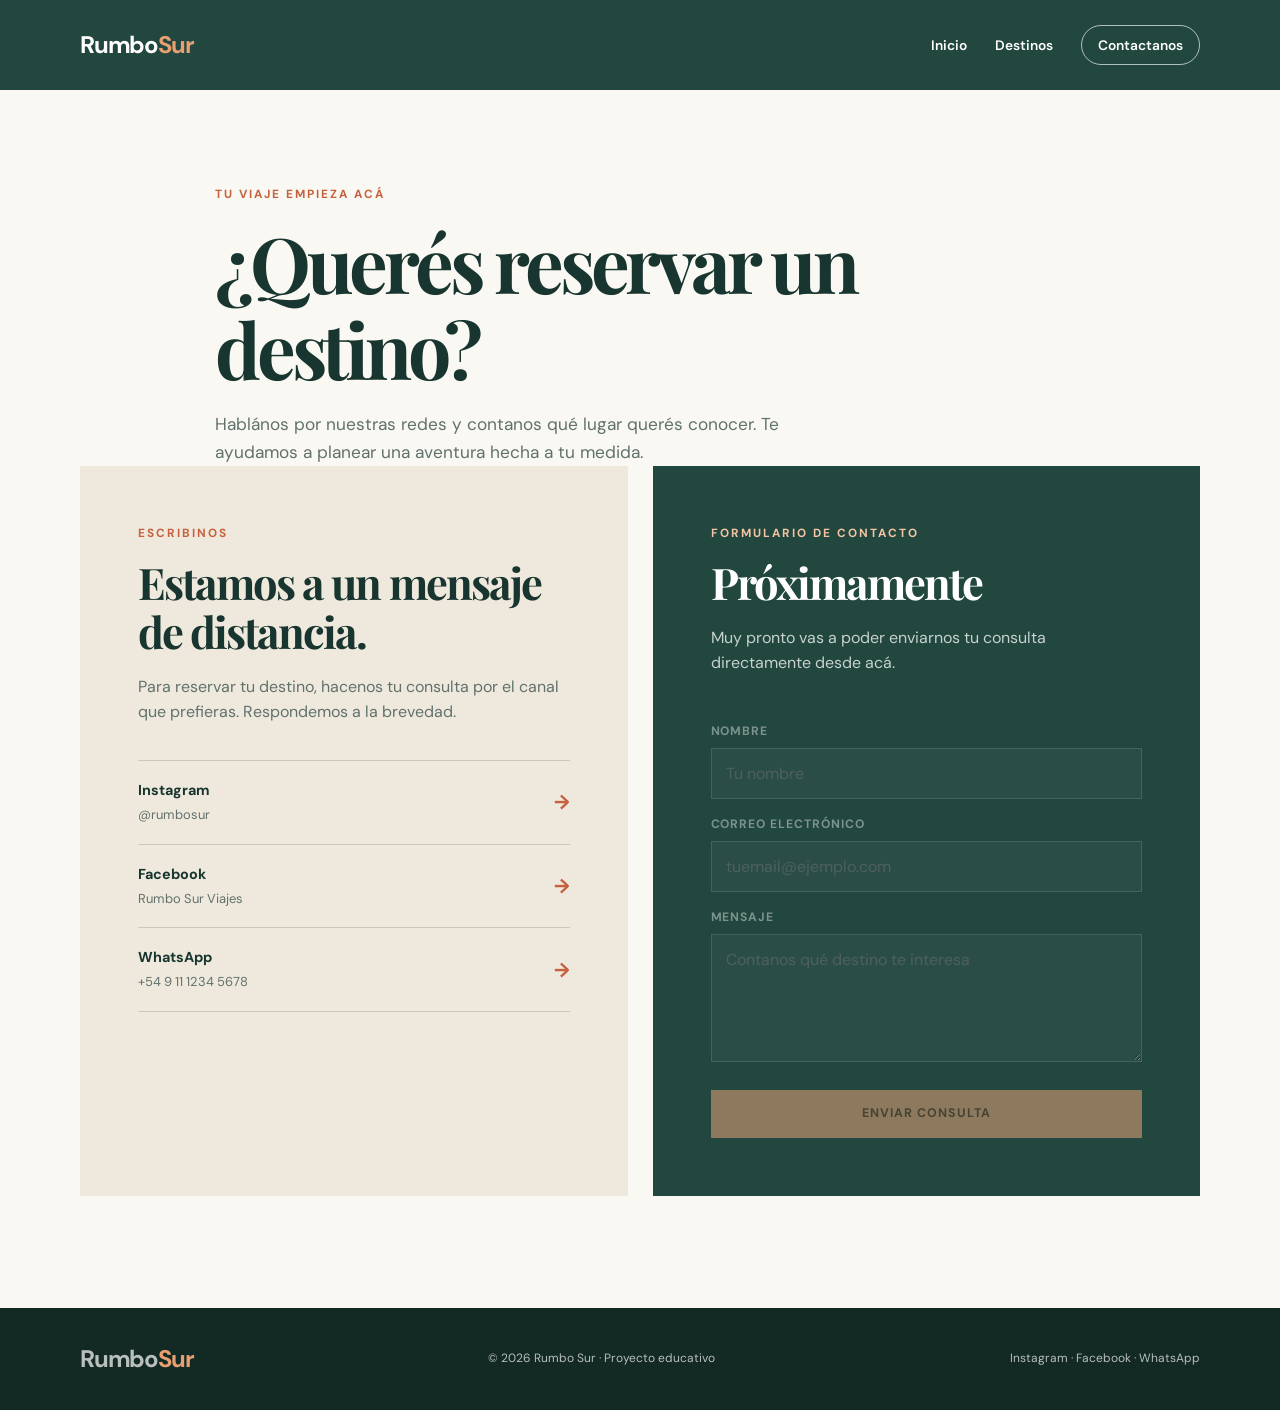
==== contacto.html @ ca8360f5 "first commit" ====
<!doctype html>
<html lang="es">
  <head>
    <meta charset="UTF-8" />
    <meta name="viewport" content="width=device-width, initial-scale=1.0" />
    <title>Contacto | Rumbo Sur</title>
    <link rel="icon" type="image/svg+xml" href="images/favicon.svg" />

    <link rel="preconnect" href="https://fonts.googleapis.com" />
    <link rel="preconnect" href="https://fonts.gstatic.com" crossorigin />

    <link
      href="https://fonts.googleapis.com/css2?family=DM+Sans:wght@400;500;600;700&family=Playfair+Display:wght@600;700&display=swap"
      rel="stylesheet"
    />

    <link rel="stylesheet" href="/css/contacto.css" />
    <link rel="stylesheet" href="/css/default.css" />
  </head>

  <body>
    <header class="contact-header">
      <nav class="nav container">
        <a class="logo" href="./index.html">Rumbo<span>Sur</span></a>

        <ul class="menu">
          <li><a href="./index.html">Inicio</a></li>
          <li><a href="./destinos.html">Destinos</a></li>
          <li>
            <a class="nav-button active" href="./contacto.html">
              Contactanos
            </a>
          </li>
        </ul>
      </nav>
    </header>

    <main class="contact-page">
      <section class="contact-intro container">
        <p class="eyebrow accent">Tu viaje empieza acá</p>
        <h1>¿Querés reservar un destino?</h1>
        <p>
          Hablános por nuestras redes y contanos qué lugar querés conocer. Te
          ayudamos a planear una aventura hecha a tu medida.
        </p>
      </section>

      <section class="contact-content container">
        <div class="social-panel">
          <p class="eyebrow accent">Escribinos</p>
          <h2>Estamos a un mensaje de distancia.</h2>

          <p>
            Para reservar tu destino, hacenos tu consulta por el canal que
            prefieras. Respondemos a la brevedad.
          </p>

          <div class="social-links">
            <a href="#" class="social-link">
              <strong>Instagram</strong>
              <span>@rumbosur</span>
              <b>→</b>
            </a>

            <a href="#" class="social-link">
              <strong>Facebook</strong>
              <span>Rumbo Sur Viajes</span>
              <b>→</b>
            </a>

            <a href="#" class="social-link">
              <strong>WhatsApp</strong>
              <span>+54 9 11 1234 5678</span>
              <b>→</b>
            </a>
          </div>
        </div>

        <div class="form-panel">
          <p class="eyebrow">Formulario de contacto</p>
          <h2>Próximamente</h2>

          <p>
            Muy pronto vas a poder enviarnos tu consulta directamente desde acá.
          </p>

          <form class="coming-soon-form">
            <fieldset disabled>
              <label for="nombre">Nombre</label>
              <input id="nombre" type="text" placeholder="Tu nombre" />

              <label for="correo">Correo electrónico</label>
              <input
                id="correo"
                type="email"
                placeholder="tuemail@ejemplo.com"
              />

              <label for="mensaje">Mensaje</label>
              <textarea
                id="mensaje"
                rows="4"
                placeholder="Contanos qué destino te interesa"
              ></textarea>

              <button type="submit">Enviar consulta</button>
            </fieldset>
          </form>
        </div>
      </section>
    </main>

    <footer>
      <div class="container footer-content">
        <a class="logo" href="./index.html">Rumbo<span>Sur</span></a>
        <p>© 2026 Rumbo Sur · Proyecto educativo</p>
        <p>Instagram · Facebook · WhatsApp</p>
      </div>
    </footer>
  </body>
</html>
---- css/contacto.css ----
.contact-header {
  color: white;
  background: var(--forest);
}

.contact-page {
  padding: 95px 0 112px;
}

.contact-intro {
  max-width: 850px;
  margin-bottom: 65px;
}

.contact-intro h1 {
  margin-bottom: 20px;
  font-size: clamp(3rem, 6vw, 5.3rem);
  letter-spacing: -0.055em;
}

.contact-intro > p:not(.eyebrow) {
  max-width: 620px;
  margin: 0;
  color: var(--muted);
  font-size: 1.08rem;
}

.contact-content {
  display: grid;
  grid-template-columns: 1fr 1fr;
  gap: 25px;
}

.social-panel,
.form-panel {
  padding: clamp(30px, 5vw, 58px);
}

.social-panel {
  background: var(--sand);
}

.form-panel {
  color: white;
  background: var(--forest);
}

.social-panel h2,
.form-panel h2 {
  margin-bottom: 18px;
  font-size: clamp(2rem, 3.4vw, 3rem);
}

.social-panel > p:not(.eyebrow) {
  max-width: 430px;
  color: var(--muted);
}

.form-panel > p:not(.eyebrow) {
  color: rgba(255, 255, 255, 0.75);
}

.social-links {
  margin-top: 35px;
  border-top: 1px solid rgba(24, 53, 47, 0.18);
}

.social-link {
  display: grid;
  grid-template-columns: 1fr auto;
  gap: 3px 18px;
  padding: 18px 0;
  border-bottom: 1px solid rgba(24, 53, 47, 0.18);
  text-decoration: none;
}

.social-link strong {
  font-size: 0.9rem;
}

.social-link span {
  color: var(--muted);
  font-size: 0.81rem;
}

.social-link b {
  grid-row: 1 / 3;
  grid-column: 2;
  align-self: center;
  color: var(--clay);
  font-size: 1.25rem;
}

.coming-soon-form {
  margin-top: 30px;
}

.coming-soon-form fieldset {
  margin: 0;
  padding: 0;
  border: 0;
}

.coming-soon-form label {
  display: block;
  margin: 16px 0 6px;
  color: rgba(255, 255, 255, 0.75);
  font-size: 0.76rem;
  font-weight: 700;
  letter-spacing: 0.08em;
  text-transform: uppercase;
}

.coming-soon-form input,
.coming-soon-form textarea {
  width: 100%;
  padding: 12px 14px;
  border: 1px solid rgba(255, 255, 255, 0.22);
  background: rgba(255, 255, 255, 0.08);
  color: white;
  font: inherit;
}

.coming-soon-form fieldset:disabled {
  opacity: 0.55;
}

.coming-soon-form button {
  width: 100%;
  margin-top: 20px;
  padding: 14px;
  border: 0;
  background: #e8a579;
  color: #66402d;
  font: inherit;
  font-size: 0.78rem;
  font-weight: 700;
  letter-spacing: 0.08em;
  text-transform: uppercase;
  cursor: not-allowed;
}

@media (max-width: 760px) {
  .contact-content {
    grid-template-columns: 1fr;
  }

  .contact-page {
    padding: 70px 0 75px;
  }
}
---- css/default.css ----
:root {
  --ink: #18352f;
  --forest: #21473f;
  --sand: #efe9dd;
  --cream: #faf8f3;
  --clay: #c7603e;
  --muted: #61716c;
}

* {
  box-sizing: border-box;
}
html {
  scroll-behavior: smooth;
}
body {
  margin: 0;
  color: var(--ink);
  background: var(--cream);
  font-family: "DM Sans", sans-serif;
  font-size: 16px;
  line-height: 1.6;
}
h1,
h2,
h3,
p {
  margin-top: 0;
}
h1,
h2,
h3 {
  font-family: "Playfair Display", Georgia, serif;
  line-height: 1.12;
}
a {
  color: inherit;
}
.container {
  width: min(1120px, 88%);
  margin: 0 auto;
}

.hero {
  min-height: 680px;
  color: white;
  background:
    linear-gradient(90deg, rgba(8, 31, 28, 0.82), rgba(8, 31, 28, 0.24)),
    url("../images/header.jpg") center/cover;
}
.nav {
  min-height: 90px;
  display: flex;
  align-items: center;
  justify-content: space-between;
  gap: 24px;
}
.logo {
  font-size: 1.5rem;
  font-weight: 700;
  letter-spacing: -0.05em;
  text-decoration: none;
}
.logo span {
  color: #e6a071;
}
.menu {
  display: flex;
  align-items: center;
  gap: 28px;
  margin: 0;
  padding: 0;
  list-style: none;
  font-size: 0.86rem;
  font-weight: 600;
}
.menu a {
  text-decoration: none;
}
.menu a:not(.nav-button):hover {
  color: #f0b185;
}
.nav-button {
  padding: 10px 16px;
  border: 1px solid rgba(255, 255, 255, 0.65);
  border-radius: 100px;
}
.nav-button:hover {
  background: white;
  color: var(--ink);
}

#nav-button-in {
  background: white;
  color: var(--ink);
}

.hero-content {
  padding: 128px 0 90px;
}
.eyebrow {
  margin-bottom: 15px;
  color: #f5c4a2;
  font-size: 0.74rem;
  font-weight: 700;
  letter-spacing: 0.17em;
  text-transform: uppercase;
}
.accent {
  color: var(--clay);
}
.hero h1 {
  max-width: 780px;
  margin-bottom: 24px;
  font-size: clamp(3rem, 7vw, 5.8rem);
  letter-spacing: -0.055em;
}
.hero-text {
  max-width: 505px;
  margin-bottom: 34px;
  font-size: 1.1rem;
  color: rgba(255, 255, 255, 0.88);
}
.button {
  display: inline-block;
  padding: 14px 22px;
  border: 1px solid var(--clay);
  border-radius: 2px;
  background: var(--clay);
  color: white;
  font-size: 0.78rem;
  font-weight: 700;
  letter-spacing: 0.08em;
  text-decoration: none;
  text-transform: uppercase;
  transition: 0.25s ease;
}
.button:hover {
  background: #a9472c;
  border-color: #a9472c;
  transform: translateY(-2px);
}
.button span {
  margin-left: 10px;
  font-size: 1.1rem;
}
.button-light {
  background: white;
  border-color: white;
  color: var(--ink);
}
.button-light:hover {
  background: var(--clay);
}

.intro {
  display: grid;
  grid-template-columns: 1.2fr 0.8fr;
  gap: 90px;
  padding: 112px 0;
  align-items: end;
}
h2 {
  font-size: clamp(2.2rem, 4vw, 3.55rem);
  letter-spacing: -0.045em;
}
.intro h2 {
  margin-bottom: 0;
}
.intro > p {
  margin: 0;
  color: var(--muted);
  font-size: 1.04rem;
}
.destinations {
  padding: 100px 0 112px;
  background: var(--sand);
}

#destinos {
  padding: 100px 0 112px;
}

#titulo-destinos {
  margin-top: 1rem;
}

.section-heading {
  display: flex;
  justify-content: space-between;
  align-items: end;
  gap: 25px;
  margin-bottom: 42px;
}
.section-heading h2 {
  margin: 0;
}
.text-link {
  color: var(--clay);
  font-size: 0.85rem;
  font-weight: 700;
  text-decoration: none;
  white-space: nowrap;
}
.destination-grid {
  display: grid;
  grid-template-columns: repeat(3, 1fr);
  gap: 20px;
}
.destination-card {
  min-height: 430px;
  display: flex;
  align-items: end;
  position: relative;
  overflow: hidden;
  color: white;
  background-position: center;
  background-size: cover;
}
.destination-card::before {
  content: "";
  position: absolute;
  inset: 0;
  background: linear-gradient(transparent 35%, rgba(11, 26, 23, 0.85));
  transition: 0.3s ease;
}
.destination-card:hover::before {
  background: linear-gradient(transparent 15%, rgba(11, 26, 23, 0.9));
}
.card-bariloche {
  background-image: url("../images/bariloche.jpg");
}
.card-calafate {
  background-image: url("../images/calafate.jpg");
}
.card-ushuaia {
  background-image: url("../images/ushuaia.jpg");
}

.card-angostura {
  background-image: url("../images/angostura.jpg");
}

.card-chalten {
  background-image: url("../images/chalten.jpg");
}

.card-esquel {
  background-image: url("../images/esquel.jpg");
}

.card-puerto {
  background-image: url("../images/puerto.jpg");
}

.card-sanma {
  background-image: url("../images/sanma.jpg");
}

.card-content {
  position: relative;
  padding: 28px;
}
.card-content p {
  margin-bottom: 5px;
  color: #f3c39f;
  font-size: 0.72rem;
  font-weight: 700;
  letter-spacing: 0.14em;
  text-transform: uppercase;
}
.card-content h3 {
  margin-bottom: 5px;
  font-size: 2rem;
  letter-spacing: -0.04em;
}
.card-content span {
  font-size: 0.89rem;
  color: rgba(255, 255, 255, 0.86);
}

.experience {
  display: grid;
  grid-template-columns: 1fr 1fr;
  gap: clamp(45px, 8vw, 120px);
  padding: 120px 0;
  align-items: center;
}
.experience-image {
  height: 580px;
  overflow: hidden;
}
.experience-image img {
  width: 100%;
  height: 100%;
  display: block;
  object-fit: cover;
}
.experience-copy > p:not(.eyebrow) {
  color: var(--muted);
}
.experience-copy h2 {
  margin-bottom: 24px;
}
.experience-copy ul {
  margin: 28px 0 33px;
  padding: 0;
  list-style: none;
}
.experience-copy li {
  padding: 12px 0;
  border-top: 1px solid #d7d7ce;
  font-weight: 600;
  font-size: 0.92rem;
}
.experience-copy li span {
  display: inline-block;
  margin-right: 13px;
  color: var(--clay);
  font-size: 0.73rem;
  letter-spacing: 0.08em;
}
.benefits {
  padding: 63px 0;
  background: var(--forest);
  color: white;
}
.benefits-grid {
  display: grid;
  grid-template-columns: repeat(4, 1fr);
  gap: 25px;
  text-align: center;
}
.benefits strong {
  display: block;
  color: #f0ae80;
  font-family: "Playfair Display", Georgia, serif;
  font-size: 2.35rem;
}
.benefits span {
  color: rgba(255, 255, 255, 0.75);
  font-size: 0.8rem;
  text-transform: uppercase;
  letter-spacing: 0.09em;
}
.contact {
  display: flex;
  justify-content: space-between;
  align-items: center;
  gap: 40px;
  padding: 112px 0;
}
.contact h2 {
  margin-bottom: 14px;
}
.contact p:not(.eyebrow) {
  margin: 0;
  color: var(--muted);
}
footer {
  padding: 32px 0;
  background: #122924;
  color: rgba(255, 255, 255, 0.7);
  font-size: 0.75rem;
}
.footer-content {
  display: flex;
  align-items: center;
  justify-content: space-between;
  gap: 24px;
}
.footer-content p {
  margin: 0;
}

.ilustracion {
  display: block;
  width: 100%;
  max-width: 450px;
  height: auto;
  margin: 0 auto;
}

@media (max-width: 760px) {
  .hero {
    min-height: 600px;
  }
  .nav {
    padding: 21px 0;
    align-items: flex-start;
  }
  .menu {
    justify-content: flex-end;
    gap: 10px 15px;
    font-size: 0.72rem;
    flex-wrap: wrap;
  }
  .menu li:first-child {
    display: none;
  }
  .hero-content {
    padding-top: 105px;
  }
  .intro,
  .experience {
    grid-template-columns: 1fr;
    gap: 35px;
    padding: 75px 0;
  }
  .section-heading,
  .contact {
    align-items: flex-start;
    flex-direction: column;
  }
  .destinations {
    padding: 75px 0;
  }
  .destination-grid {
    grid-template-columns: 1fr;
  }
  .destination-card {
    min-height: 330px;
  }

  .ilustracion {
    max-width: 280px;
  }

  .experience-image {
    height: 400px;
  }
  .benefits-grid {
    grid-template-columns: repeat(2, 1fr);
    row-gap: 34px;
  }
  .contact {
    padding: 75px 0;
  }
  .footer-content {
    align-items: flex-start;
    flex-direction: column;
    gap: 12px;
  }
}

@media (max-width: 420px) {
  .logo {
    font-size: 1.25rem;
  }
  .menu {
    max-width: 220px;
  }
  .hero h1 {
    font-size: 2.8rem;
  }
}

.destination-page-grid {
  display: grid;
  grid-template-columns: repeat(4, 1fr);
  gap: 20px;
  margin: 0 2rem 2rem 2rem;
}

/* Tablet: 2 cards por fila */
@media (min-width: 761px) and (max-width: 1000px) {
  .destination-page-grid {
    grid-template-columns: repeat(2, 1fr);
  }
}

/* Celular: 1 card por fila */
@media (max-width: 760px) {
  .destination-page-grid {
    grid-template-columns: 1fr;
  }
}
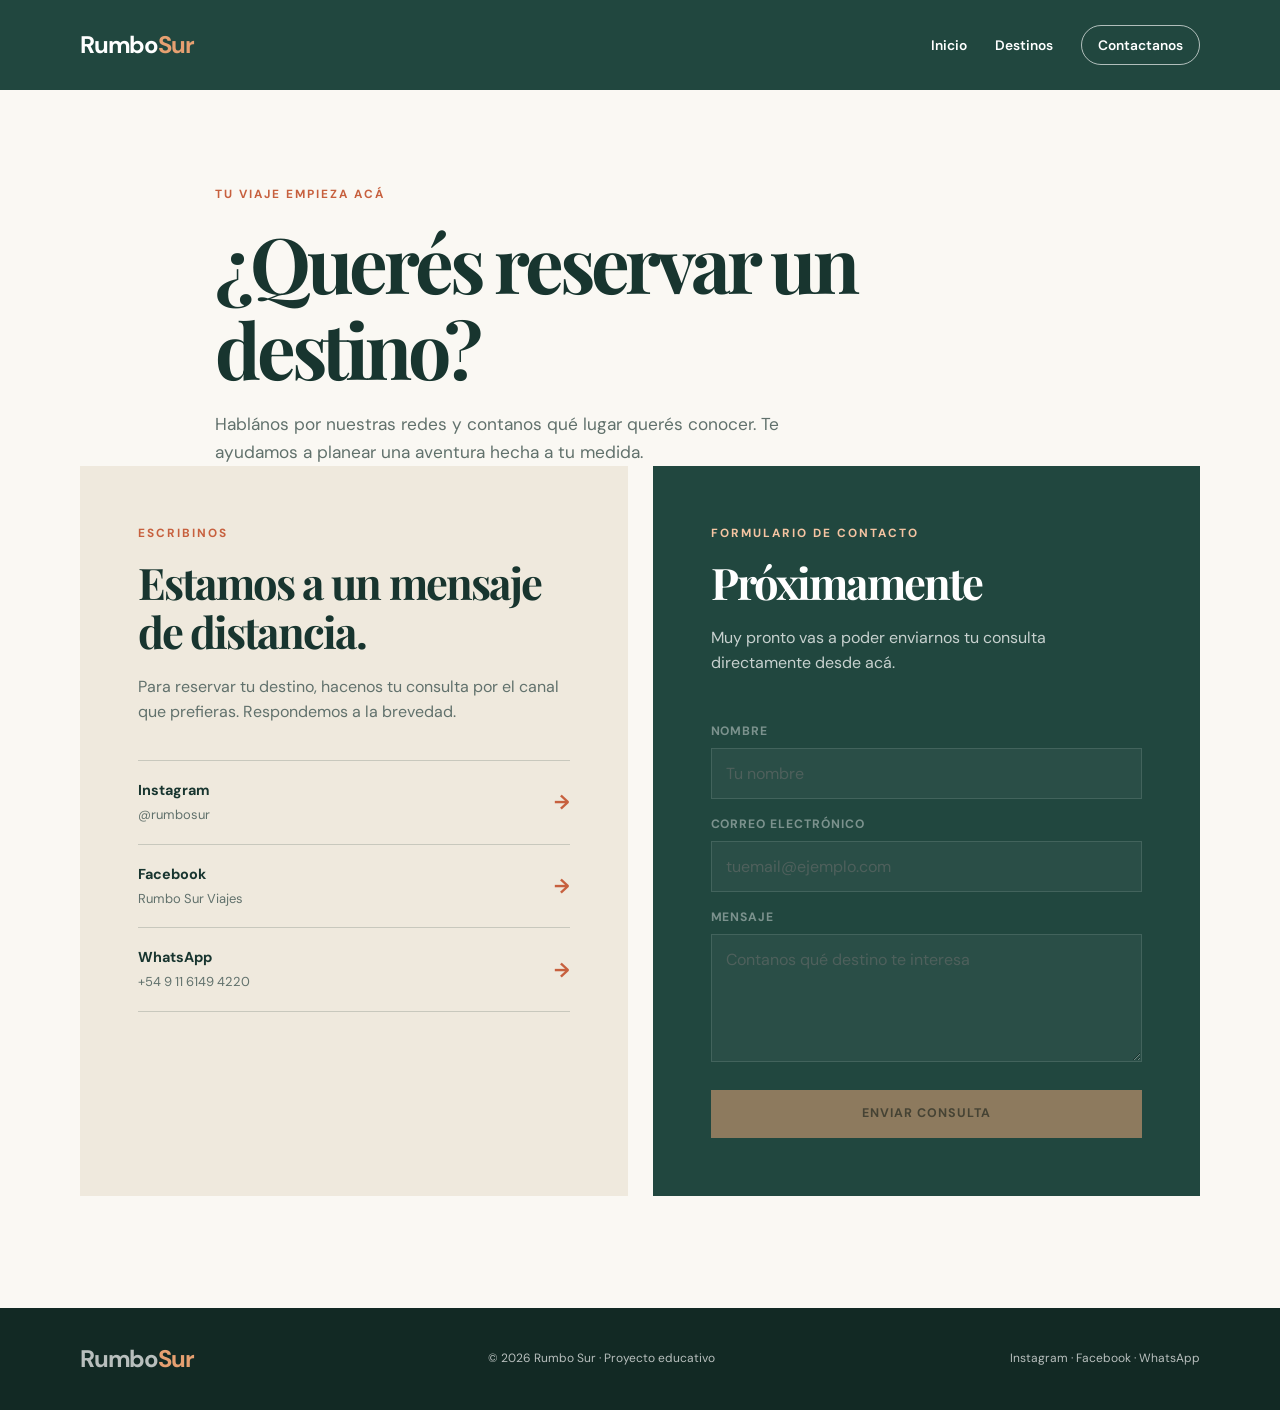
==== commit 35b15551: "ll" ====
--- a/contacto.html
+++ b/contacto.html
@@ -14,8 +14,8 @@
       rel="stylesheet"
     />
 
-    <link rel="stylesheet" href="/css/contacto.css" />
-    <link rel="stylesheet" href="/css/default.css" />
+    <link rel="stylesheet" href="css/contacto.css" />
+    <link rel="stylesheet" href="css/default.css" />
   </head>
 
   <body>
@@ -56,21 +56,21 @@
           </p>
 
           <div class="social-links">
-            <a href="#" class="social-link">
+            <a href="https://www.instagram.com" target="_blank" rel="noopener noreferrer" class="social-link">
               <strong>Instagram</strong>
               <span>@rumbosur</span>
               <b>→</b>
             </a>
 
-            <a href="#" class="social-link">
+            <a href="https://www.facebook.com" target="_blank" rel="noopener noreferrer" class="social-link">
               <strong>Facebook</strong>
               <span>Rumbo Sur Viajes</span>
               <b>→</b>
             </a>
 
-            <a href="#" class="social-link">
+            <a href="https://wa.me/5491161494220" target="_blank" rel="noopener noreferrer" class="social-link">
               <strong>WhatsApp</strong>
-              <span>+54 9 11 1234 5678</span>
+              <span>+54 9 11 6149 4220</span>
               <b>→</b>
             </a>
           </div>
--- a/css/default.css
+++ b/css/default.css
@@ -279,6 +279,19 @@
   color: rgba(255, 255, 255, 0.86);
 }
 
+.card-content a {
+  display: inline-block;
+  margin-top: 12px;
+  color: white;
+  font-size: 0.78rem;
+  font-weight: 700;
+  text-decoration: none;
+}
+
+.card-content a:hover {
+  color: var(--clay);
+}
+
 .experience {
   display: grid;
   grid-template-columns: 1fr 1fr;
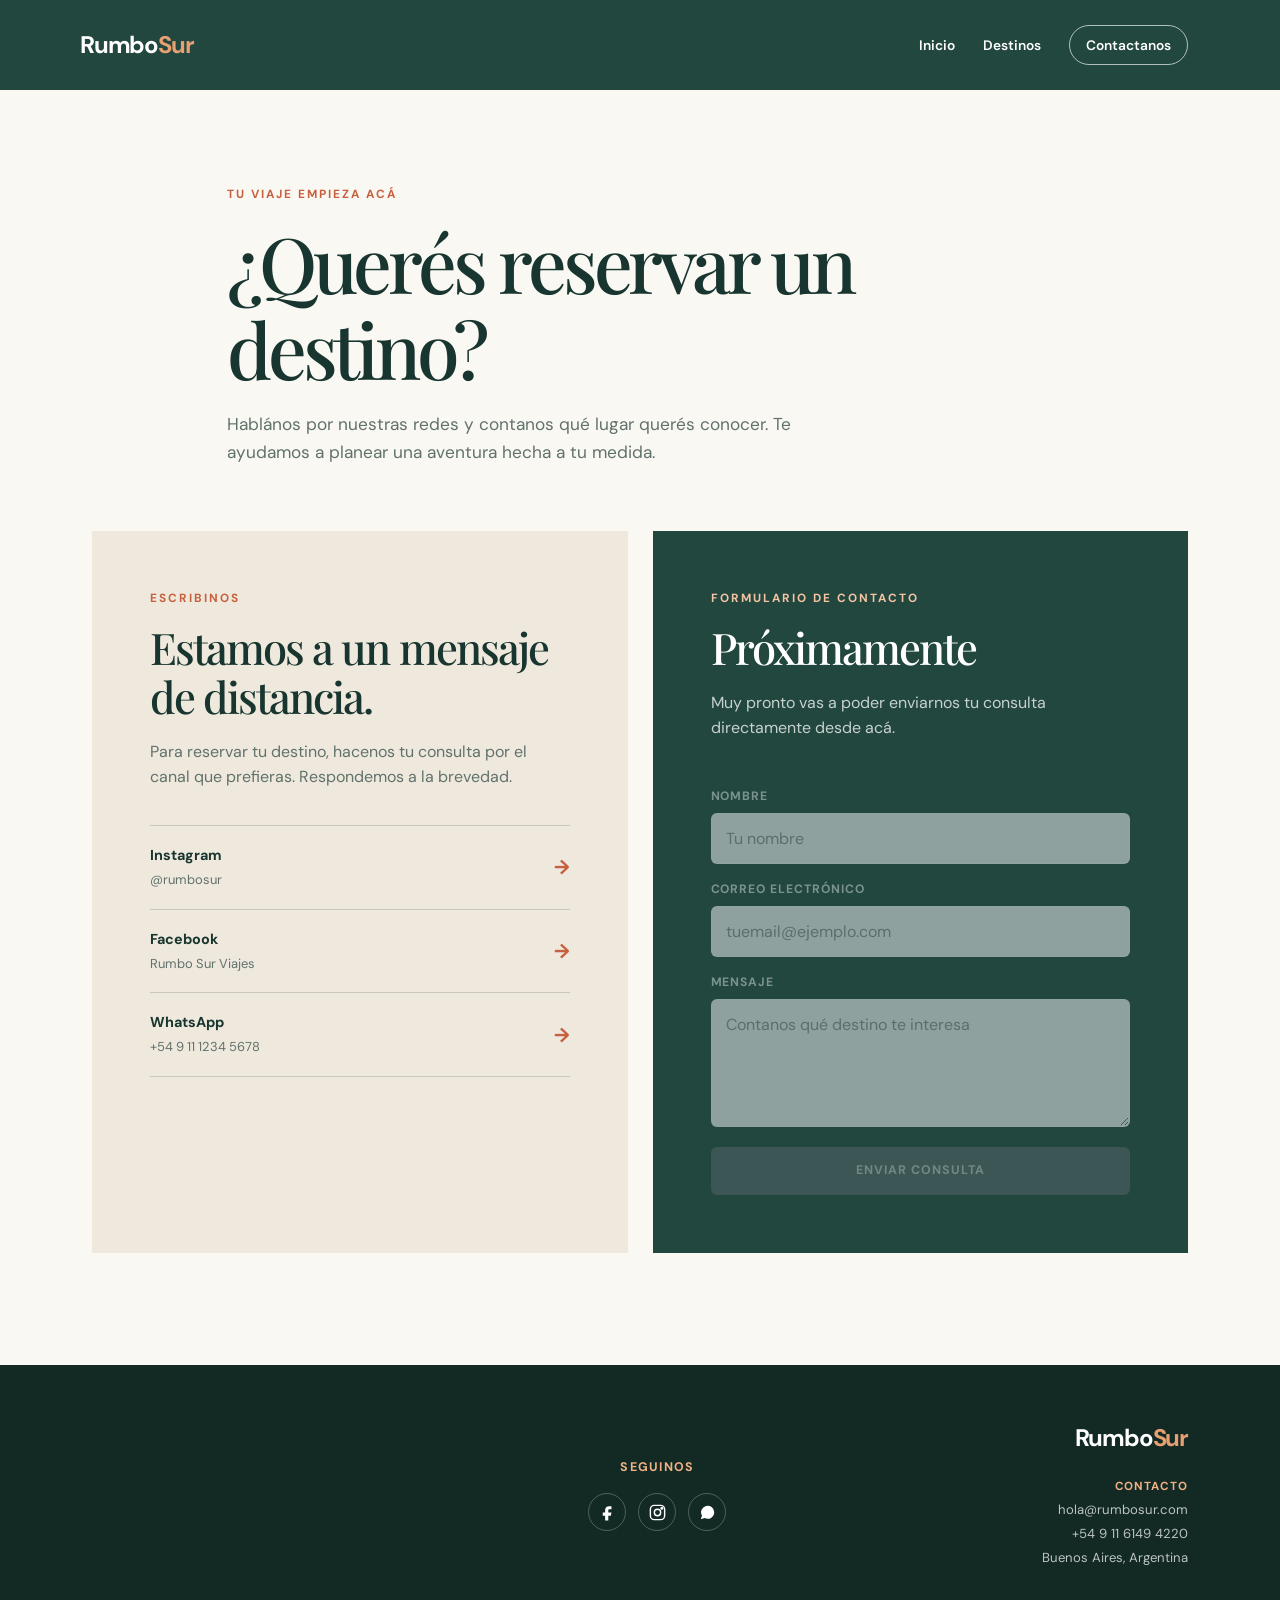
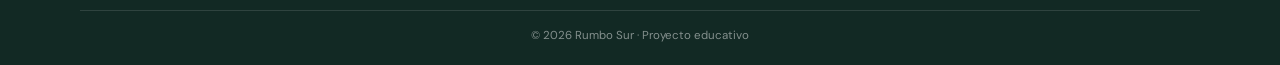
==== commit 3992ccbe: "contacto, footer, errores" ====
--- a/contacto.html
+++ b/contacto.html
@@ -1,121 +1,94 @@
-<!doctype html>
+<!DOCTYPE html>
 <html lang="es">
-  <head>
-    <meta charset="UTF-8" />
-    <meta name="viewport" content="width=device-width, initial-scale=1.0" />
+<head>
+    <meta charset="UTF-8">
+    <meta name="viewport" content="width=device-width, initial-scale=1.0">
     <title>Contacto | Rumbo Sur</title>
-    <link rel="icon" type="image/svg+xml" href="images/favicon.svg" />
-
-    <link rel="preconnect" href="https://fonts.googleapis.com" />
-    <link rel="preconnect" href="https://fonts.gstatic.com" crossorigin />
-
-    <link
-      href="https://fonts.googleapis.com/css2?family=DM+Sans:wght@400;500;600;700&family=Playfair+Display:wght@600;700&display=swap"
-      rel="stylesheet"
-    />
-
-    <link rel="stylesheet" href="css/contacto.css" />
-    <link rel="stylesheet" href="css/default.css" />
-  </head>
-
-  <body>
+    <link rel="icon" type="image/svg+xml" href="images/favicon.svg">
+    <link rel="preconnect" href="https://fonts.googleapis.com">
+    <link rel="preconnect" href="https://fonts.gstatic.com" crossorigin>
+    <link href="https://fonts.googleapis.com/css2?family=DM+Sans:wght@400;500;600;700&family=Playfair+Display:wght@600;700&display=swap" rel="stylesheet">
+    <link href="https://cdn.jsdelivr.net/npm/bootstrap@5.3.8/dist/css/bootstrap.min.css" rel="stylesheet" integrity="sha384-sRIl4kxILFvY47J16cr9ZwB07vP4J8+LH7qKQnuqkuIAvNWLzeN8tE5YBujZqJLB" crossorigin="anonymous">
+    <link rel="stylesheet" href="css/default.css">
+    <link rel="stylesheet" href="css/contacto.css">
+</head>
+<body>
     <header class="contact-header">
-      <nav class="nav container">
-        <a class="logo" href="./index.html">Rumbo<span>Sur</span></a>
-
-        <ul class="menu">
-          <li><a href="./index.html">Inicio</a></li>
-          <li><a href="./destinos.html">Destinos</a></li>
-          <li>
-            <a class="nav-button active" href="./contacto.html">
-              Contactanos
-            </a>
-          </li>
-        </ul>
-      </nav>
+        <nav class="nav container" aria-label="Navegación principal">
+            <a class="logo" href="./index.html">Rumbo<span>Sur</span></a>
+            <ul class="menu">
+                <li><a href="./index.html">Inicio</a></li>
+                <li><a href="./destinos.html">Destinos</a></li>
+                <li><a class="nav-button active" href="./contacto.html">Contactanos</a></li>
+            </ul>
+        </nav>
     </header>
 
     <main class="contact-page">
-      <section class="contact-intro container">
-        <p class="eyebrow accent">Tu viaje empieza acá</p>
-        <h1>¿Querés reservar un destino?</h1>
-        <p>
-          Hablános por nuestras redes y contanos qué lugar querés conocer. Te
-          ayudamos a planear una aventura hecha a tu medida.
-        </p>
-      </section>
+        <section class="contact-intro container">
+            <p class="eyebrow accent">Tu viaje empieza acá</p>
+            <h1>¿Querés reservar un destino?</h1>
+            <p>Hablános por nuestras redes y contanos qué lugar querés conocer. Te ayudamos a planear una aventura hecha a tu medida.</p>
+        </section>
 
-      <section class="contact-content container">
-        <div class="social-panel">
-          <p class="eyebrow accent">Escribinos</p>
-          <h2>Estamos a un mensaje de distancia.</h2>
+        <section class="contact-content container">
+            <div class="social-panel">
+                <p class="eyebrow accent">Escribinos</p>
+                <h2>Estamos a un mensaje de distancia.</h2>
+                <p>Para reservar tu destino, hacenos tu consulta por el canal que prefieras. Respondemos a la brevedad.</p>
 
-          <p>
-            Para reservar tu destino, hacenos tu consulta por el canal que
-            prefieras. Respondemos a la brevedad.
-          </p>
+                <div class="social-links">
+                    <a href="https://www.instagram.com" target="_blank" rel="noopener noreferrer" class="social-link"><strong>Instagram</strong><span>@rumbosur</span><b>→</b></a>
+                    <a href="https://www.facebook.com" target="_blank" rel="noopener noreferrer" class="social-link"><strong>Facebook</strong><span>Rumbo Sur Viajes</span><b>→</b></a>
+                    <a href="https://wa.me/5491161494220" target="_blank" rel="noopener noreferrer" class="social-link"><strong>WhatsApp</strong><span>+54 9 11 1234 5678</span><b>→</b></a>
+                </div>
+            </div>
 
-          <div class="social-links">
-            <a href="https://www.instagram.com" target="_blank" rel="noopener noreferrer" class="social-link">
-              <strong>Instagram</strong>
-              <span>@rumbosur</span>
-              <b>→</b>
-            </a>
+            <div class="form-panel">
+                <p class="eyebrow">Formulario de contacto</p>
+                <h2>Próximamente</h2>
+                <p>Muy pronto vas a poder enviarnos tu consulta directamente desde acá.</p>
 
-            <a href="https://www.facebook.com" target="_blank" rel="noopener noreferrer" class="social-link">
-              <strong>Facebook</strong>
-              <span>Rumbo Sur Viajes</span>
-              <b>→</b>
-            </a>
+                <form class="coming-soon-form">
+                    <fieldset disabled>
+                        <label class="form-label" for="nombre">Nombre</label>
+                        <input class="form-control" id="nombre" type="text" placeholder="Tu nombre">
 
-            <a href="https://wa.me/5491161494220" target="_blank" rel="noopener noreferrer" class="social-link">
-              <strong>WhatsApp</strong>
-              <span>+54 9 11 6149 4220</span>
-              <b>→</b>
-            </a>
-          </div>
-        </div>
+                        <label class="form-label" for="correo">Correo electrónico</label>
+                        <input class="form-control" id="correo" type="email" placeholder="tuemail@ejemplo.com">
 
-        <div class="form-panel">
-          <p class="eyebrow">Formulario de contacto</p>
-          <h2>Próximamente</h2>
+                        <label class="form-label" for="mensaje">Mensaje</label>
+                        <textarea class="form-control" id="mensaje" rows="4" placeholder="Contanos qué destino te interesa"></textarea>
 
-          <p>
-            Muy pronto vas a poder enviarnos tu consulta directamente desde acá.
-          </p>
-
-          <form class="coming-soon-form">
-            <fieldset disabled>
-              <label for="nombre">Nombre</label>
-              <input id="nombre" type="text" placeholder="Tu nombre" />
-
-              <label for="correo">Correo electrónico</label>
-              <input
-                id="correo"
-                type="email"
-                placeholder="tuemail@ejemplo.com"
-              />
-
-              <label for="mensaje">Mensaje</label>
-              <textarea
-                id="mensaje"
-                rows="4"
-                placeholder="Contanos qué destino te interesa"
-              ></textarea>
-
-              <button type="submit">Enviar consulta</button>
-            </fieldset>
-          </form>
-        </div>
-      </section>
+                        <button class="btn btn-secondary" type="submit">Enviar consulta</button>
+                    </fieldset>
+                </form>
+            </div>
+        </section>
     </main>
 
     <footer>
-      <div class="container footer-content">
-        <a class="logo" href="./index.html">Rumbo<span>Sur</span></a>
-        <p>© 2026 Rumbo Sur · Proyecto educativo</p>
-        <p>Instagram · Facebook · WhatsApp</p>
-      </div>
+        <div class="container footer-content">
+            <div class="footer-map">
+                <iframe src="https://www.google.com/maps/embed?pb=!1m18!1m12!1m3!1d105073.44367080614!2d-58.53723381678121!3d-34.61566245814571!2m3!1f0!2f0!3f0!3m2!1i1024!2i768!4f13.1!3m3!1m2!1s0x95bccaf5f5fdc63b%3A0x6361a353909e46a7!2sBuenos%20Aires%2C%20CABA!5e0!3m2!1ses!2sar!4v1700000000000!5m2!1ses!2sar" allowfullscreen loading="lazy" referrerpolicy="no-referrer-when-downgrade" title="Ubicación de Rumbo Sur en Google Maps"></iframe>
+            </div>
+            <div class="footer-social">
+                <p>Seguinos</p>
+                <div class="footer-social-icons">
+                    <a href="https://www.facebook.com" target="_blank" rel="noopener noreferrer" aria-label="Facebook"><svg viewBox="0 0 24 24" aria-hidden="true"><path d="M14 8h3V4h-3c-3.1 0-5 1.9-5 5v3H6v4h3v6h4v-6h3.2l.8-4H13V9c0-.7.3-1 1-1Z"/></svg></a>
+                    <a href="https://www.instagram.com" target="_blank" rel="noopener noreferrer" aria-label="Instagram"><svg viewBox="0 0 24 24" aria-hidden="true"><rect x="3" y="3" width="18" height="18" rx="5"/><circle cx="12" cy="12" r="4"/><circle cx="17.5" cy="6.5" r="1"/></svg></a>
+                    <a href="https://wa.me/5491161494220" target="_blank" rel="noopener noreferrer" aria-label="WhatsApp"><svg viewBox="0 0 24 24" aria-hidden="true"><path d="M20.5 11.7a8.3 8.3 0 0 1-12.2 7.3L3.5 20.5 5 15.9A8.3 8.3 0 1 1 20.5 11.7Z"/><path d="M8.6 7.8c.2-.4.5-.4.7-.4h.5c.2 0 .4.1.5.4l.8 1.9c.1.2.1.4 0 .6l-.5.7c.5 1 1.3 1.8 2.3 2.3l.7-.5c.2-.1.4-.1.6 0l1.9.8c.3.1.4.3.4.5v.5c0 .2 0 .5-.4.7-.5.3-1.1.4-1.7.2-1-.3-2-.9-2.8-1.7-.9-.8-1.4-1.8-1.7-2.8-.2-.6-.1-1.2.2-1.7Z"/></svg></a>
+                </div>
+            </div>
+            <div class="footer-info">
+                <a class="logo" href="./index.html">Rumbo<span>Sur</span></a>
+                <p><strong>Contacto</strong></p>
+                <p>hola@rumbosur.com</p>
+                <p>+54 9 11 6149 4220</p>
+                <p>Buenos Aires, Argentina</p>
+            </div>
+        </div>
+        <p class="footer-bottom">© 2026 Rumbo Sur · Proyecto educativo</p>
     </footer>
-  </body>
-</html>
+</body>
+</html>
--- a/css/default.css
+++ b/css/default.css
@@ -370,20 +370,108 @@
   margin: 0;
   color: var(--muted);
 }
+
 footer {
-  padding: 32px 0;
+  padding: 45px 0 20px;
   background: #122924;
-  color: rgba(255, 255, 255, 0.7);
-  font-size: 0.75rem;
-}
+  color: rgba(255, 255, 255, 0.72);
+  font-size: 0.82rem;
+}
+
 .footer-content {
+  display: grid;
+  grid-template-columns: 1.1fr 0.8fr 1fr;
+  align-items: center;
+  gap: 45px;
+}
+
+.footer-map iframe {
+  display: block;
+  width: 100%;
+  height: 170px;
+  border: 0;
+  border-radius: 10px;
+  filter: saturate(0.85);
+}
+
+.footer-social {
+  text-align: center;
+}
+
+.footer-social > p {
+  margin: 0 0 15px;
+  color: #f0b185;
+  font-size: 0.78rem;
+  font-weight: 700;
+  letter-spacing: 0.1em;
+  text-transform: uppercase;
+}
+
+.footer-social-icons {
   display: flex;
-  align-items: center;
-  justify-content: space-between;
-  gap: 24px;
-}
-.footer-content p {
-  margin: 0;
+  justify-content: center;
+  gap: 12px;
+}
+
+.footer-social-icons a {
+  display: grid;
+  place-items: center;
+  width: 38px;
+  height: 38px;
+  border: 1px solid rgba(255, 255, 255, 0.25);
+  border-radius: 50%;
+  color: white;
+  transition: 0.2s ease;
+}
+
+.footer-social-icons a:hover {
+  border-color: #e6a071;
+  background: #e6a071;
+  color: var(--ink);
+  transform: translateY(-2px);
+}
+
+.footer-social-icons svg {
+  width: 19px;
+  height: 19px;
+  fill: currentColor;
+}
+
+.footer-social-icons a:nth-child(2) svg {
+  fill: none;
+  stroke: currentColor;
+  stroke-width: 1.8;
+}
+
+.footer-info {
+  text-align: right;
+}
+
+.footer-info .logo {
+  display: inline-block;
+  margin-bottom: 14px;
+  color: white;
+}
+
+.footer-info p {
+  margin: 3px 0;
+}
+
+.footer-info strong {
+  color: #f0b185;
+  font-size: 0.73rem;
+  letter-spacing: 0.08em;
+  text-transform: uppercase;
+}
+
+.footer-bottom {
+  width: min(1120px, 88%);
+  margin: 30px auto 0;
+  padding-top: 16px;
+  border-top: 1px solid rgba(255, 255, 255, 0.12);
+  text-align: center;
+  color: rgba(255, 255, 255, 0.48);
+  font-size: 0.72rem;
 }
 
 .ilustracion {
--- a/css/contacto.css
+++ b/css/contacto.css
@@ -1,3 +1,4 @@
+
 .contact-header {
   color: white;
   background: var(--forest);
@@ -91,6 +92,10 @@
   font-size: 1.25rem;
 }
 
+.social-link:hover strong {
+  color: var(--clay);
+}
+
 .coming-soon-form {
   margin-top: 30px;
 }
@@ -119,6 +124,12 @@
   background: rgba(255, 255, 255, 0.08);
   color: white;
   font: inherit;
+  resize: vertical;
+}
+
+.coming-soon-form input::placeholder,
+.coming-soon-form textarea::placeholder {
+  color: rgba(103, 101, 101, 0.7);
 }
 
 .coming-soon-form fieldset:disabled {
@@ -138,14 +149,4 @@
   letter-spacing: 0.08em;
   text-transform: uppercase;
   cursor: not-allowed;
-}
-
-@media (max-width: 760px) {
-  .contact-content {
-    grid-template-columns: 1fr;
-  }
-
-  .contact-page {
-    padding: 70px 0 75px;
-  }
 }
